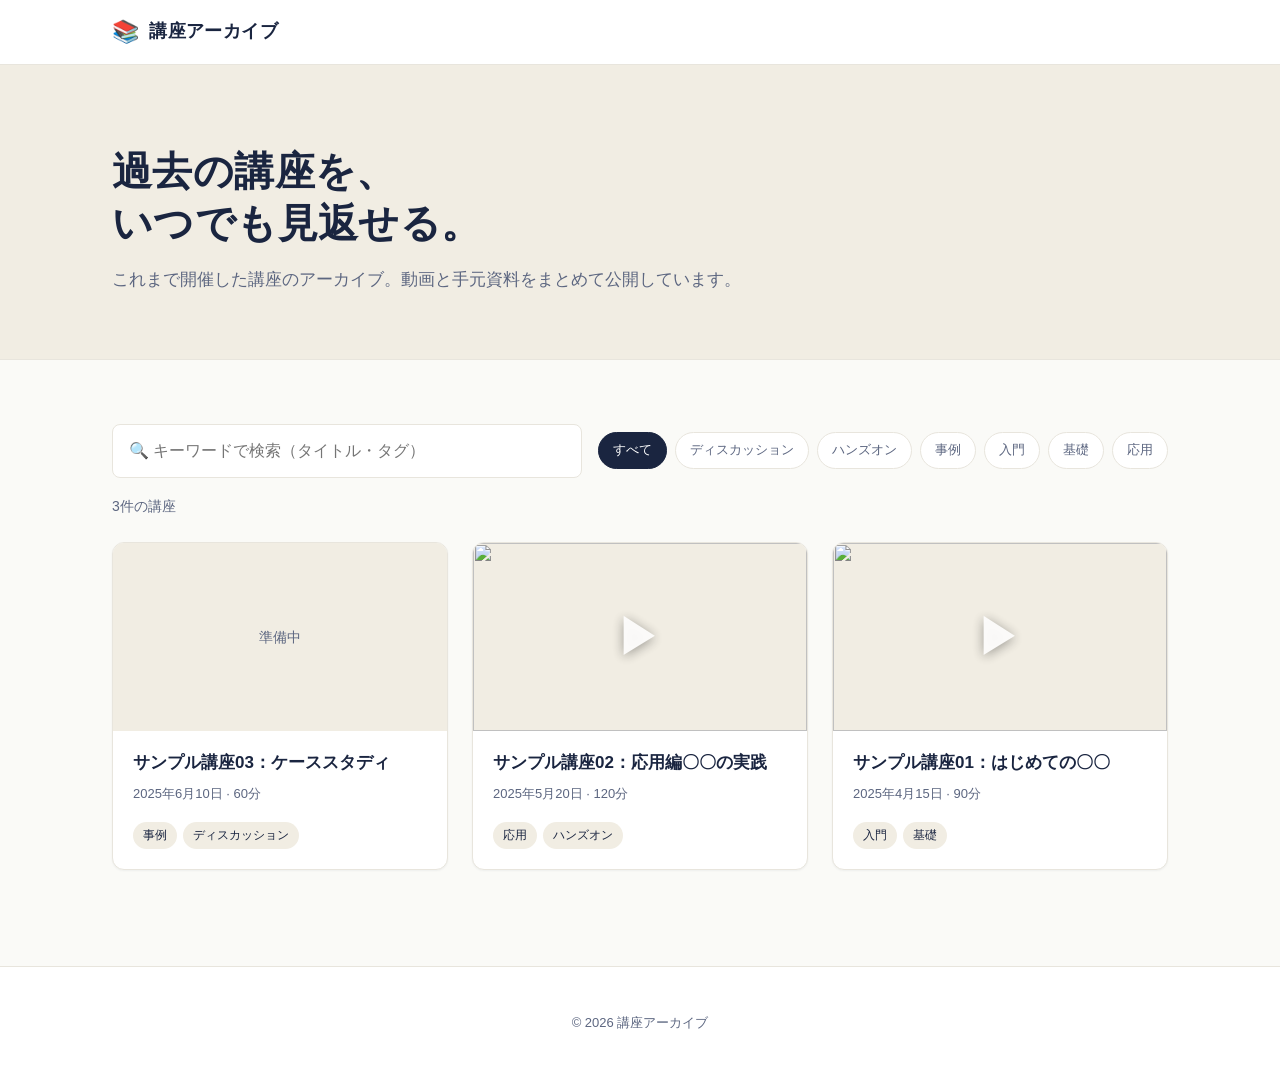
==== docs/index.html @ 5f937984 "初回リリース：講座アーカイブサイト" ====
<!DOCTYPE html>
<html lang="ja">
<head>
  <meta charset="UTF-8">
  <meta name="viewport" content="width=device-width, initial-scale=1.0">
  <title>講座アーカイブ</title>
  <meta name="description" content="過去に開催した講座の動画と資料をいつでも見返せるアーカイブサイト。">
  <meta property="og:title" content="講座アーカイブ">
  <meta property="og:description" content="過去に開催した講座の動画と資料をいつでも見返せるアーカイブサイト。">
  <meta property="og:type" content="website">
  <link rel="stylesheet" href="css/style.css">
  <link rel="icon" href="data:image/svg+xml,<svg xmlns=%22http://www.w3.org/2000/svg%22 viewBox=%220 0 100 100%22><text y=%22.9em%22 font-size=%2290%22>📚</text></svg>">
</head>
<body>
  <header class="site-header">
    <div class="container header-inner">
      <a href="index.html" class="site-logo">
        <span class="logo-icon" aria-hidden="true">📚</span>
        <span class="logo-text">講座アーカイブ</span>
      </a>
    </div>
  </header>

  <main>
    <section class="hero">
      <div class="container">
        <h1 class="hero-title">過去の講座を、<br>いつでも見返せる。</h1>
        <p class="hero-sub">これまで開催した講座のアーカイブ。動画と手元資料をまとめて公開しています。</p>
      </div>
    </section>

    <section class="courses-section">
      <div class="container">
        <div class="filter-bar">
          <input type="search" id="search-input" class="search-input" placeholder="🔍 キーワードで検索（タイトル・タグ）">
          <div class="tag-filter" id="tag-filter" aria-label="タグで絞り込み"></div>
        </div>

        <p class="result-count" id="result-count" aria-live="polite"></p>

        <div class="courses-grid" id="courses-grid">
          <!-- JSで生成 -->
        </div>

        <p class="empty-state" id="empty-state" hidden>該当する講座が見つかりませんでした。</p>
      </div>
    </section>
  </main>

  <footer class="site-footer">
    <div class="container">
      <p>&copy; <span id="footer-year"></span> 講座アーカイブ</p>
    </div>
  </footer>

  <script src="data/courses.js"></script>
  <script src="js/main.js"></script>
</body>
</html>
---- docs/css/style.css ----
/* ============================================
   講座アーカイブ — base style
   ============================================ */

:root {
  --bg: #FAFAF7;
  --surface: #FFFFFF;
  --text: #1A2540;
  --text-sub: #5C6680;
  --border: #E8E5DD;
  --accent: #D26A4E;
  --accent-dark: #A24E36;
  --hi-bg: #F1EDE3;
  --shadow-sm: 0 1px 2px rgba(26, 37, 64, 0.05);
  --shadow-md: 0 4px 12px rgba(26, 37, 64, 0.08);
  --shadow-lg: 0 8px 24px rgba(26, 37, 64, 0.12);
  --radius: 12px;
  --radius-sm: 8px;
  --container: 1120px;
  --font: -apple-system, BlinkMacSystemFont, "Hiragino Kaku Gothic ProN", "Yu Gothic", YuGothic, Meiryo, sans-serif;
}

* { box-sizing: border-box; }

html { scroll-behavior: smooth; }

body {
  margin: 0;
  font-family: var(--font);
  background: var(--bg);
  color: var(--text);
  font-size: 16px;
  line-height: 1.75;
  -webkit-font-smoothing: antialiased;
}

a { color: var(--accent); text-decoration: none; transition: color 0.15s ease; }
a:hover { color: var(--accent-dark); }
a:focus-visible { outline: 2px solid var(--accent); outline-offset: 2px; border-radius: 2px; }

img { max-width: 100%; display: block; }

.container {
  max-width: var(--container);
  margin: 0 auto;
  padding: 0 32px;
}
@media (max-width: 640px) {
  .container { padding: 0 16px; }
}

/* ============================================
   Header
   ============================================ */
.site-header {
  background: var(--surface);
  border-bottom: 1px solid var(--border);
  position: sticky;
  top: 0;
  z-index: 100;
  backdrop-filter: saturate(180%) blur(10px);
}
.header-inner {
  display: flex;
  align-items: center;
  height: 64px;
}
.site-logo {
  display: flex;
  align-items: center;
  gap: 10px;
  color: var(--text);
  font-weight: 700;
  font-size: 18px;
  letter-spacing: 0.02em;
}
.site-logo:hover { color: var(--text); }
.logo-icon { font-size: 22px; }

/* ============================================
   Hero
   ============================================ */
.hero {
  background: var(--hi-bg);
  padding: 80px 0 64px;
  border-bottom: 1px solid var(--border);
}
.hero-title {
  font-size: 40px;
  line-height: 1.3;
  font-weight: 700;
  margin: 0 0 16px;
  letter-spacing: 0.01em;
}
.hero-sub {
  color: var(--text-sub);
  font-size: 17px;
  margin: 0;
  max-width: 640px;
}
@media (max-width: 640px) {
  .hero { padding: 56px 0 40px; }
  .hero-title { font-size: 28px; }
  .hero-sub { font-size: 15px; }
}

/* ============================================
   Courses section
   ============================================ */
.courses-section { padding: 64px 0 96px; }
@media (max-width: 640px) {
  .courses-section { padding: 40px 0 64px; }
}

.filter-bar {
  display: flex;
  flex-wrap: wrap;
  gap: 16px;
  align-items: center;
  margin-bottom: 16px;
}
.search-input {
  flex: 1 1 280px;
  font: inherit;
  padding: 12px 16px;
  border: 1px solid var(--border);
  background: var(--surface);
  border-radius: var(--radius-sm);
  color: var(--text);
  transition: border-color 0.15s ease, box-shadow 0.15s ease;
}
.search-input:focus {
  outline: none;
  border-color: var(--accent);
  box-shadow: 0 0 0 3px rgba(210, 106, 78, 0.15);
}

.tag-filter {
  display: flex;
  flex-wrap: wrap;
  gap: 8px;
}
.tag-btn {
  font: inherit;
  font-size: 13px;
  padding: 6px 14px;
  border: 1px solid var(--border);
  background: var(--surface);
  border-radius: 999px;
  cursor: pointer;
  color: var(--text-sub);
  transition: all 0.15s ease;
}
.tag-btn:hover { color: var(--text); border-color: var(--text-sub); }
.tag-btn.active {
  background: var(--text);
  border-color: var(--text);
  color: var(--surface);
}

.result-count {
  margin: 0 0 24px;
  color: var(--text-sub);
  font-size: 14px;
}

.courses-grid {
  display: grid;
  grid-template-columns: repeat(3, 1fr);
  gap: 24px;
}
@media (max-width: 1024px) {
  .courses-grid { grid-template-columns: repeat(2, 1fr); }
}
@media (max-width: 640px) {
  .courses-grid { grid-template-columns: 1fr; gap: 16px; }
}

.course-card {
  background: var(--surface);
  border: 1px solid var(--border);
  border-radius: var(--radius);
  overflow: hidden;
  box-shadow: var(--shadow-sm);
  display: flex;
  flex-direction: column;
  transition: transform 0.2s ease, box-shadow 0.2s ease;
  color: inherit;
}
.course-card:hover {
  transform: translateY(-2px);
  box-shadow: var(--shadow-lg);
  color: inherit;
}
.course-thumb {
  aspect-ratio: 16/9;
  background: var(--hi-bg);
  position: relative;
  overflow: hidden;
}
.course-thumb img {
  width: 100%; height: 100%;
  object-fit: cover;
  display: block;
}
.course-thumb .play-icon {
  position: absolute;
  inset: 0;
  display: flex;
  align-items: center;
  justify-content: center;
  font-size: 48px;
  color: rgba(255, 255, 255, 0.95);
  text-shadow: 0 2px 12px rgba(0, 0, 0, 0.4);
  opacity: 0.9;
  transition: opacity 0.2s ease, transform 0.2s ease;
}
.course-card:hover .play-icon {
  opacity: 1;
  transform: scale(1.1);
}
.course-thumb.no-video {
  display: flex;
  align-items: center;
  justify-content: center;
  color: var(--text-sub);
  font-size: 14px;
}

.course-body {
  padding: 20px;
  display: flex;
  flex-direction: column;
  gap: 8px;
  flex: 1;
}
.course-title {
  margin: 0;
  font-size: 17px;
  font-weight: 700;
  line-height: 1.4;
  color: var(--text);
}
.course-meta {
  font-size: 13px;
  color: var(--text-sub);
}
.course-tags {
  display: flex;
  flex-wrap: wrap;
  gap: 6px;
  margin-top: auto;
  padding-top: 8px;
}
.tag {
  display: inline-block;
  font-size: 12px;
  padding: 3px 10px;
  background: var(--hi-bg);
  color: var(--text);
  border-radius: 999px;
}

.empty-state {
  text-align: center;
  color: var(--text-sub);
  padding: 48px 0;
}

/* ============================================
   Course detail
   ============================================ */
.back-link {
  display: inline-block;
  margin: 32px 0 16px;
  color: var(--text-sub);
  font-size: 14px;
}
.back-link:hover { color: var(--accent); }

.course-article {
  padding-bottom: 80px;
}
.course-article h1 {
  font-size: 32px;
  line-height: 1.3;
  margin: 8px 0 16px;
}
.course-article .article-meta {
  color: var(--text-sub);
  font-size: 14px;
  margin: 0 0 24px;
  display: flex;
  flex-wrap: wrap;
  gap: 12px;
  align-items: center;
}
.course-article .article-meta .tags-inline {
  display: flex; gap: 6px; flex-wrap: wrap;
}

.video-wrap {
  aspect-ratio: 16/9;
  background: #000;
  border-radius: var(--radius);
  overflow: hidden;
  box-shadow: var(--shadow-md);
  margin-bottom: 40px;
}
.video-wrap iframe {
  width: 100%; height: 100%; border: 0; display: block;
}
.video-placeholder {
  width: 100%; height: 100%;
  display: flex; align-items: center; justify-content: center;
  background: var(--hi-bg);
  color: var(--text-sub);
  font-size: 15px;
}

.course-article h2 {
  font-size: 22px;
  margin: 40px 0 16px;
  padding-bottom: 8px;
  border-bottom: 1px solid var(--border);
}
.course-description {
  white-space: pre-wrap;
  color: var(--text);
  font-size: 16px;
}

.materials-list {
  display: grid;
  gap: 12px;
  grid-template-columns: repeat(auto-fill, minmax(280px, 1fr));
}
.material-card {
  background: var(--surface);
  border: 1px solid var(--border);
  border-radius: var(--radius);
  padding: 16px 20px;
  display: flex;
  align-items: center;
  gap: 16px;
  transition: border-color 0.15s ease, box-shadow 0.15s ease;
  color: inherit;
}
.material-card:hover {
  border-color: var(--accent);
  box-shadow: var(--shadow-md);
  color: inherit;
}
.material-icon {
  flex-shrink: 0;
  width: 44px; height: 44px;
  background: var(--hi-bg);
  border-radius: var(--radius-sm);
  display: flex; align-items: center; justify-content: center;
  font-size: 22px;
}
.material-info { flex: 1; min-width: 0; }
.material-title {
  font-weight: 600;
  font-size: 15px;
  color: var(--text);
  line-height: 1.4;
  margin-bottom: 2px;
}
.material-detail {
  font-size: 12px;
  color: var(--text-sub);
}
.material-action {
  flex-shrink: 0;
  background: var(--accent);
  color: var(--surface);
  font-size: 13px;
  font-weight: 600;
  padding: 8px 16px;
  border-radius: var(--radius-sm);
  white-space: nowrap;
}

/* ============================================
   Footer
   ============================================ */
.site-footer {
  border-top: 1px solid var(--border);
  padding: 32px 0;
  color: var(--text-sub);
  font-size: 13px;
  text-align: center;
  background: var(--surface);
}

/* ============================================
   Reduced motion
   ============================================ */
@media (prefers-reduced-motion: reduce) {
  * { transition: none !important; animation: none !important; }
}
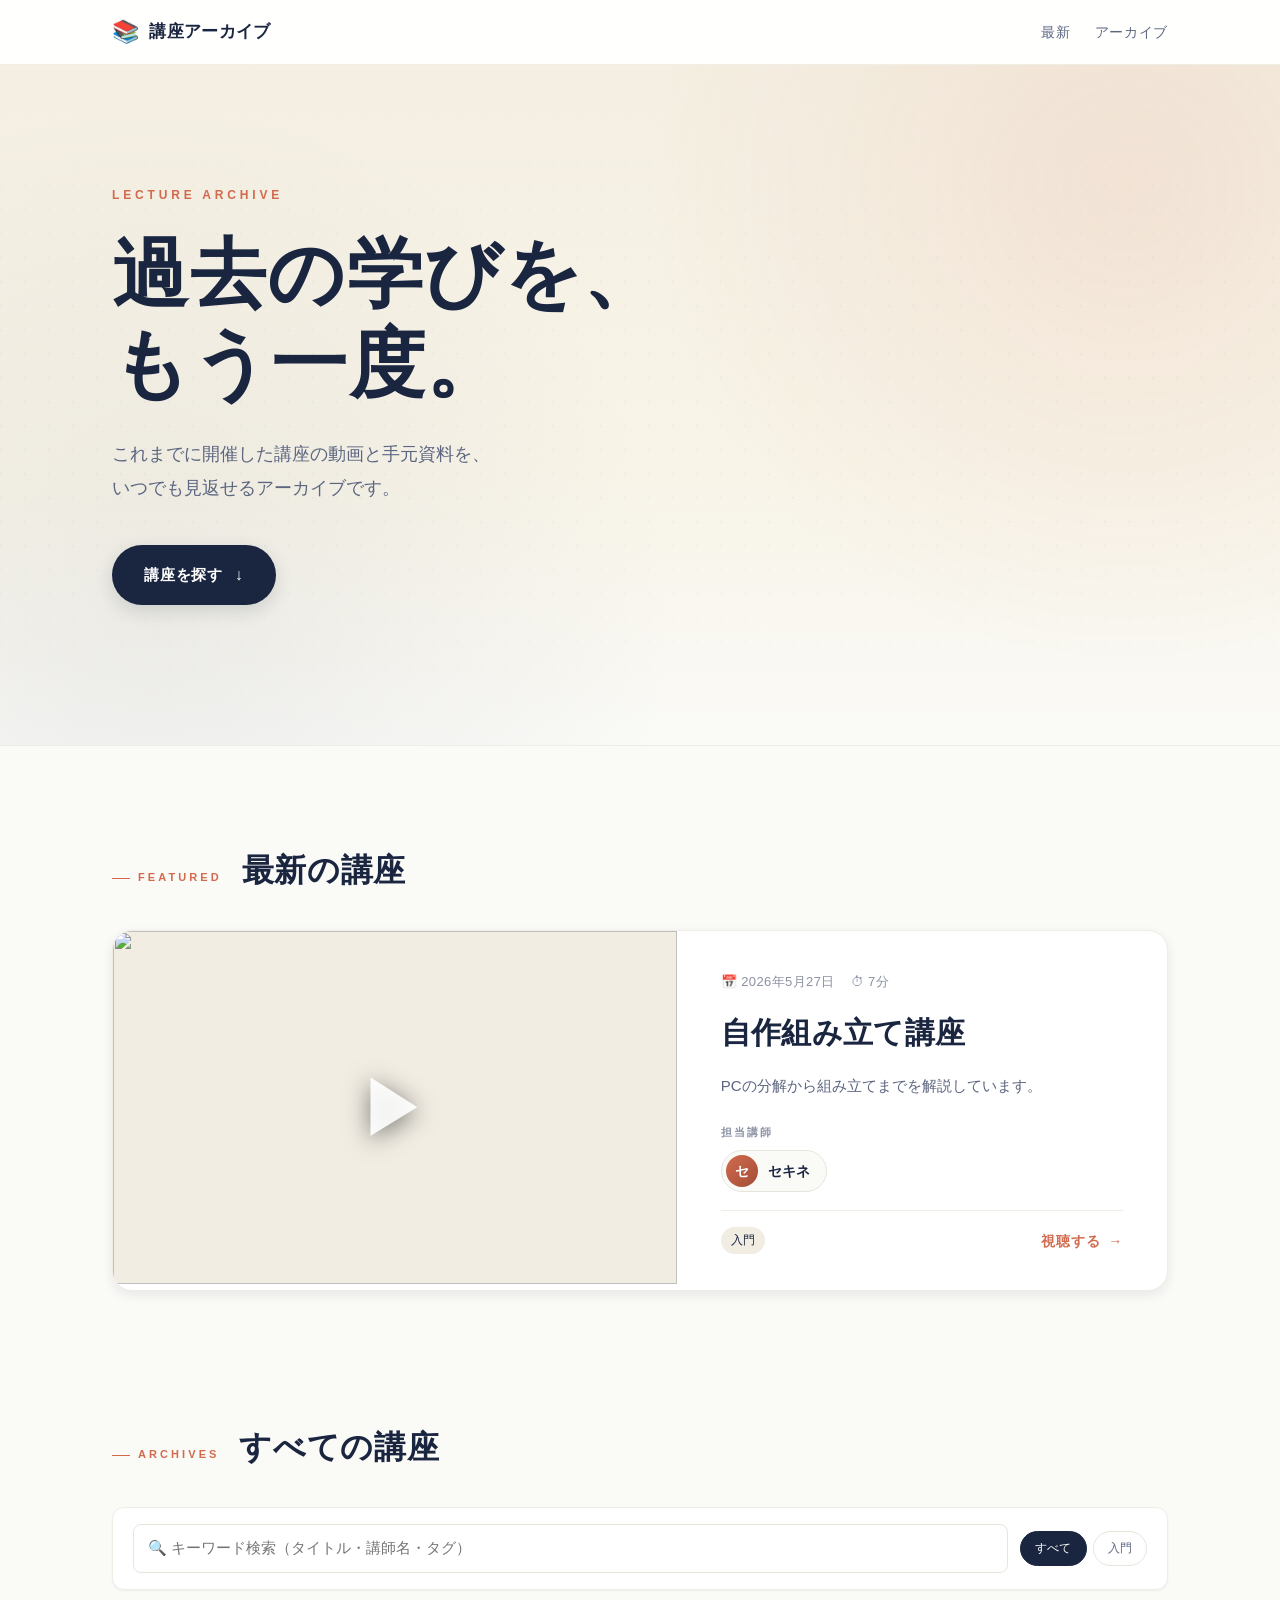
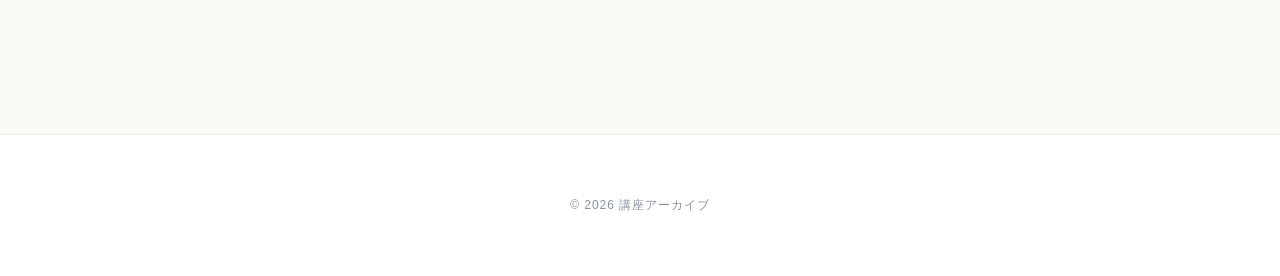
==== commit 42b7c9ed: "feat: トップを「プレミアム・エディトリアル」レイアウトに刷新（大型ヒーロー+FEATURED+ARCHIVES）+ 詳細ページの上品化" ====
--- a/docs/index.html
+++ b/docs/index.html
@@ -4,11 +4,11 @@
   <meta charset="UTF-8">
   <meta name="viewport" content="width=device-width, initial-scale=1.0">
   <title>講座アーカイブ</title>
-  <meta name="description" content="過去に開催した講座の動画と資料をいつでも見返せるアーカイブサイト。">
+  <meta name="description" content="過去に開催した講座の動画と資料をいつでも見返せるアーカイブ。">
   <meta property="og:title" content="講座アーカイブ">
-  <meta property="og:description" content="過去に開催した講座の動画と資料をいつでも見返せるアーカイブサイト。">
+  <meta property="og:description" content="過去に開催した講座の動画と資料を、いつでも見返せるアーカイブです。">
   <meta property="og:type" content="website">
-  <link rel="stylesheet" href="css/style.css">
+  <link rel="stylesheet" href="css/style.css?v=8">
   <link rel="icon" href="data:image/svg+xml,<svg xmlns=%22http://www.w3.org/2000/svg%22 viewBox=%220 0 100 100%22><text y=%22.9em%22 font-size=%2290%22>📚</text></svg>">
 </head>
 <body>
@@ -18,28 +18,60 @@
         <span class="logo-icon" aria-hidden="true">📚</span>
         <span class="logo-text">講座アーカイブ</span>
       </a>
+      <nav class="site-nav">
+        <a href="#featured-section">最新</a>
+        <a href="#courses">アーカイブ</a>
+      </nav>
     </div>
   </header>
 
   <main>
-    <section class="hero">
-      <div class="container">
-        <h1 class="hero-title">過去の講座を、<br>いつでも見返せる。</h1>
-        <p class="hero-sub">これまで開催した講座のアーカイブ。動画と手元資料をまとめて公開しています。</p>
+    <!-- ヒーロー -->
+    <section class="hero hero-editorial">
+      <div class="hero-decor" aria-hidden="true"></div>
+      <div class="container hero-inner">
+        <p class="hero-eyebrow">LECTURE ARCHIVE</p>
+        <h1 class="hero-title">
+          過去の学びを、<br>
+          もう一度。
+        </h1>
+        <p class="hero-sub">
+          これまでに開催した講座の動画と手元資料を、<br class="br-pc">いつでも見返せるアーカイブです。
+        </p>
+        <a href="#courses" class="hero-cta">
+          講座を探す
+          <span class="hero-cta-arrow" aria-hidden="true">↓</span>
+        </a>
       </div>
     </section>
 
-    <section class="courses-section">
+    <!-- FEATURED：最新講座 -->
+    <section id="featured-section" class="featured-section" hidden>
       <div class="container">
+        <header class="section-header">
+          <p class="section-eyebrow">FEATURED</p>
+          <h2 class="section-title">最新の講座</h2>
+        </header>
+        <div id="featured-slot"><!-- JSで描画 --></div>
+      </div>
+    </section>
+
+    <!-- ARCHIVES：一覧 -->
+    <section id="courses" class="archives-section">
+      <div class="container">
+        <header class="section-header">
+          <p class="section-eyebrow">ARCHIVES</p>
+          <h2 class="section-title">すべての講座</h2>
+        </header>
+
         <div class="filter-bar">
-          <input type="search" id="search-input" class="search-input" placeholder="🔍 キーワードで検索（タイトル・タグ）">
+          <input type="search" id="search-input" class="search-input" placeholder="🔍 キーワード検索（タイトル・講師名・タグ）">
           <div class="tag-filter" id="tag-filter" aria-label="タグで絞り込み"></div>
         </div>
-
         <p class="result-count" id="result-count" aria-live="polite"></p>
 
         <div class="courses-grid" id="courses-grid">
-          <!-- JSで生成 -->
+          <!-- JSで描画 -->
         </div>
 
         <p class="empty-state" id="empty-state" hidden>該当する講座が見つかりませんでした。</p>
@@ -53,7 +85,7 @@
     </div>
   </footer>
 
-  <script src="data/courses.js"></script>
-  <script src="js/main.js"></script>
+  <script src="data/courses.js?v=8"></script>
+  <script src="js/main.js?v=8"></script>
 </body>
 </html>
--- a/docs/css/style.css
+++ b/docs/css/style.css
@@ -7,17 +7,25 @@
   --surface: #FFFFFF;
   --text: #1A2540;
   --text-sub: #5C6680;
+  --text-soft: #8B91A3;
   --border: #E8E5DD;
+  --border-soft: #F0EDE5;
   --accent: #D26A4E;
   --accent-dark: #A24E36;
   --hi-bg: #F1EDE3;
+  --hi-bg-2: #E8E2D0;
   --shadow-sm: 0 1px 2px rgba(26, 37, 64, 0.05);
   --shadow-md: 0 4px 12px rgba(26, 37, 64, 0.08);
   --shadow-lg: 0 8px 24px rgba(26, 37, 64, 0.12);
+  --shadow-xl: 0 16px 48px rgba(26, 37, 64, 0.16);
   --radius: 12px;
   --radius-sm: 8px;
+  --radius-lg: 20px;
   --container: 1120px;
+  --container-wide: 1240px;
   --font: -apple-system, BlinkMacSystemFont, "Hiragino Kaku Gothic ProN", "Yu Gothic", YuGothic, Meiryo, sans-serif;
+  --font-serif: "Hiragino Mincho ProN", "Yu Mincho", YuMincho, "Times New Roman", serif;
+  --font-display: "Helvetica Neue", -apple-system, BlinkMacSystemFont, "Hiragino Kaku Gothic ProN", "Yu Gothic", sans-serif;
 }
 
 * { box-sizing: border-box; }
@@ -53,17 +61,20 @@
    Header
    ============================================ */
 .site-header {
-  background: var(--surface);
-  border-bottom: 1px solid var(--border);
+  background: rgba(255, 255, 255, 0.85);
+  border-bottom: 1px solid var(--border-soft);
   position: sticky;
   top: 0;
   z-index: 100;
-  backdrop-filter: saturate(180%) blur(10px);
+  backdrop-filter: saturate(180%) blur(12px);
+  -webkit-backdrop-filter: saturate(180%) blur(12px);
 }
 .header-inner {
   display: flex;
   align-items: center;
+  justify-content: space-between;
   height: 64px;
+  gap: 24px;
 }
 .site-logo {
   display: flex;
@@ -71,62 +82,325 @@
   gap: 10px;
   color: var(--text);
   font-weight: 700;
-  font-size: 18px;
+  font-size: 17px;
   letter-spacing: 0.02em;
 }
 .site-logo:hover { color: var(--text); }
 .logo-icon { font-size: 22px; }
 
-/* ============================================
-   Hero
-   ============================================ */
-.hero {
+.site-nav {
+  display: flex;
+  gap: 24px;
+  font-size: 14px;
+  font-weight: 500;
+}
+.site-nav a {
+  color: var(--text-sub);
+  letter-spacing: 0.05em;
+  transition: color 0.15s ease;
+}
+.site-nav a:hover { color: var(--text); }
+@media (max-width: 640px) {
+  .site-nav { display: none; }
+}
+
+/* ============================================
+   Hero (Editorial)
+   ============================================ */
+.hero-editorial {
+  position: relative;
+  padding: 120px 0 140px;
+  background: linear-gradient(180deg, #F4EFE2 0%, #F8F4E8 60%, var(--bg) 100%);
+  overflow: hidden;
+  border-bottom: 1px solid var(--border-soft);
+}
+.hero-decor {
+  position: absolute;
+  inset: 0;
+  pointer-events: none;
+  background-image:
+    radial-gradient(circle at 88% 18%, rgba(210, 106, 78, 0.10) 0%, transparent 38%),
+    radial-gradient(circle at 12% 82%, rgba(26, 37, 64, 0.06) 0%, transparent 42%);
+}
+.hero-decor::after {
+  content: "";
+  position: absolute;
+  inset: 0;
+  background-image: radial-gradient(circle at 1px 1px, rgba(26, 37, 64, 0.06) 1px, transparent 0);
+  background-size: 24px 24px;
+  opacity: 0.5;
+  mask-image: linear-gradient(180deg, transparent 0%, #000 30%, #000 70%, transparent 100%);
+  -webkit-mask-image: linear-gradient(180deg, transparent 0%, #000 30%, #000 70%, transparent 100%);
+}
+.hero-inner { position: relative; }
+.hero-eyebrow {
+  font-family: var(--font-display);
+  font-size: 12px;
+  font-weight: 700;
+  letter-spacing: 0.32em;
+  color: var(--accent);
+  margin: 0 0 24px;
+  text-transform: uppercase;
+}
+.hero-title {
+  font-family: var(--font-serif);
+  font-weight: 600;
+  font-size: clamp(40px, 6.4vw, 76px);
+  line-height: 1.18;
+  letter-spacing: 0.02em;
+  margin: 0 0 28px;
+  color: var(--text);
+}
+.hero-sub {
+  color: var(--text-sub);
+  font-size: clamp(15px, 1.4vw, 18px);
+  line-height: 1.9;
+  margin: 0 0 40px;
+  max-width: 560px;
+}
+.br-pc { display: none; }
+@media (min-width: 720px) { .br-pc { display: inline; } }
+
+.hero-cta {
+  display: inline-flex;
+  align-items: center;
+  gap: 12px;
+  padding: 16px 32px;
+  background: var(--text);
+  color: var(--surface);
+  border-radius: 999px;
+  font-size: 15px;
+  font-weight: 600;
+  letter-spacing: 0.05em;
+  transition: transform 0.2s ease, background 0.2s ease, box-shadow 0.2s ease;
+  box-shadow: 0 6px 18px rgba(26, 37, 64, 0.15);
+}
+.hero-cta:hover {
+  color: var(--surface);
+  background: #0F1A2E;
+  transform: translateY(-2px);
+  box-shadow: 0 10px 24px rgba(26, 37, 64, 0.20);
+}
+.hero-cta-arrow {
+  font-size: 16px;
+  transition: transform 0.3s ease;
+}
+.hero-cta:hover .hero-cta-arrow {
+  transform: translateY(3px);
+}
+
+@media (max-width: 640px) {
+  .hero-editorial { padding: 80px 0 90px; }
+}
+
+/* ============================================
+   Section header (eyebrow + title)
+   ============================================ */
+.section-header {
+  margin-bottom: 32px;
+  display: flex;
+  align-items: baseline;
+  gap: 20px;
+  flex-wrap: wrap;
+}
+.section-eyebrow {
+  font-family: var(--font-display);
+  font-size: 11px;
+  font-weight: 700;
+  letter-spacing: 0.28em;
+  color: var(--accent);
+  margin: 0;
+  text-transform: uppercase;
+  position: relative;
+  padding-left: 26px;
+}
+.section-eyebrow::before {
+  content: "";
+  position: absolute;
+  left: 0;
+  top: 50%;
+  width: 18px;
+  height: 1px;
+  background: var(--accent);
+}
+.section-title {
+  font-family: var(--font-serif);
+  font-size: clamp(24px, 3vw, 32px);
+  font-weight: 600;
+  letter-spacing: 0.02em;
+  margin: 0;
+  color: var(--text);
+}
+
+/* ============================================
+   FEATURED section
+   ============================================ */
+.featured-section {
+  padding: 96px 0 64px;
+}
+.featured-card {
+  display: grid;
+  grid-template-columns: 1.15fr 1fr;
+  background: var(--surface);
+  border: 1px solid var(--border-soft);
+  border-radius: var(--radius-lg);
+  overflow: hidden;
+  box-shadow: var(--shadow-md);
+  transition: transform 0.3s cubic-bezier(0.2, 0.7, 0.2, 1), box-shadow 0.3s ease;
+  color: inherit;
+}
+.featured-card:hover {
+  transform: translateY(-4px);
+  box-shadow: var(--shadow-xl);
+  color: inherit;
+}
+@media (max-width: 860px) {
+  .featured-card { grid-template-columns: 1fr; }
+}
+
+.featured-thumb {
+  position: relative;
   background: var(--hi-bg);
-  padding: 80px 0 64px;
-  border-bottom: 1px solid var(--border);
-}
-.hero-title {
-  font-size: 40px;
-  line-height: 1.3;
+  aspect-ratio: 16 / 10;
+  overflow: hidden;
+}
+.featured-thumb img {
+  width: 100%; height: 100%;
+  object-fit: cover;
+  transition: transform 0.6s ease;
+}
+.featured-card:hover .featured-thumb img {
+  transform: scale(1.04);
+}
+.featured-thumb.no-video {
+  display: flex; align-items: center; justify-content: center;
+  color: var(--text-sub);
+}
+.play-icon-lg {
+  position: absolute;
+  inset: 0;
+  display: flex;
+  align-items: center;
+  justify-content: center;
+  font-size: 72px;
+  color: rgba(255,255,255,0.9);
+  text-shadow: 0 4px 24px rgba(0,0,0,0.5);
+  pointer-events: none;
+  transition: transform 0.3s ease, opacity 0.3s ease;
+}
+.featured-card:hover .play-icon-lg {
+  transform: scale(1.1);
+}
+
+.featured-body {
+  padding: 40px 44px 36px;
+  display: flex;
+  flex-direction: column;
+  gap: 18px;
+}
+@media (max-width: 640px) {
+  .featured-body { padding: 28px 24px 24px; gap: 14px; }
+}
+.featured-meta {
+  display: flex;
+  gap: 16px;
+  flex-wrap: wrap;
+  color: var(--text-soft);
+  font-size: 13px;
+  font-weight: 500;
+  letter-spacing: 0.03em;
+}
+.featured-title {
+  font-family: var(--font-serif);
+  font-size: clamp(22px, 2.6vw, 30px);
+  font-weight: 600;
+  line-height: 1.4;
+  letter-spacing: 0.01em;
+  margin: 0;
+  color: var(--text);
+}
+.featured-desc {
+  color: var(--text-sub);
+  font-size: 15px;
+  line-height: 1.8;
+  margin: 0;
+}
+.featured-lecturers {
+  display: flex;
+  flex-direction: column;
+  gap: 8px;
+  padding-top: 6px;
+}
+.featured-lecturers-label {
+  font-size: 11px;
   font-weight: 700;
-  margin: 0 0 16px;
-  letter-spacing: 0.01em;
-}
-.hero-sub {
-  color: var(--text-sub);
-  font-size: 17px;
-  margin: 0;
-  max-width: 640px;
-}
-@media (max-width: 640px) {
-  .hero { padding: 56px 0 40px; }
-  .hero-title { font-size: 28px; }
-  .hero-sub { font-size: 15px; }
-}
-
-/* ============================================
-   Courses section
+  letter-spacing: 0.18em;
+  color: var(--text-soft);
+}
+.featured-footer {
+  margin-top: auto;
+  padding-top: 16px;
+  display: flex;
+  align-items: center;
+  justify-content: space-between;
+  gap: 12px;
+  flex-wrap: wrap;
+  border-top: 1px solid var(--border-soft);
+}
+.featured-tags {
+  display: flex; gap: 6px; flex-wrap: wrap;
+}
+.featured-cta {
+  display: inline-flex;
+  align-items: center;
+  gap: 8px;
+  font-size: 14px;
+  font-weight: 700;
+  color: var(--accent);
+  letter-spacing: 0.05em;
+  transition: gap 0.2s ease;
+}
+.featured-card:hover .featured-cta {
+  gap: 14px;
+}
+
+/* ============================================
+   ARCHIVES section
+   ============================================ */
+.archives-section {
+  padding: 64px 0 120px;
+}
+
+/* ============================================
+   Courses section (legacy alias for backward compat)
    ============================================ */
 .courses-section { padding: 64px 0 96px; }
 @media (max-width: 640px) {
-  .courses-section { padding: 40px 0 64px; }
+  .courses-section,
+  .archives-section { padding: 40px 0 64px; }
 }
 
 .filter-bar {
   display: flex;
   flex-wrap: wrap;
-  gap: 16px;
-  align-items: center;
-  margin-bottom: 16px;
+  gap: 12px;
+  align-items: center;
+  margin-bottom: 12px;
+  padding: 16px 20px;
+  background: var(--surface);
+  border: 1px solid var(--border-soft);
+  border-radius: var(--radius);
+  box-shadow: var(--shadow-sm);
 }
 .search-input {
   flex: 1 1 280px;
   font: inherit;
-  padding: 12px 16px;
+  padding: 10px 14px;
   border: 1px solid var(--border);
   background: var(--surface);
   border-radius: var(--radius-sm);
   color: var(--text);
+  font-size: 15px;
   transition: border-color 0.15s ease, box-shadow 0.15s ease;
 }
 .search-input:focus {
@@ -138,17 +412,19 @@
 .tag-filter {
   display: flex;
   flex-wrap: wrap;
-  gap: 8px;
+  gap: 6px;
 }
 .tag-btn {
   font: inherit;
-  font-size: 13px;
+  font-size: 12px;
+  font-weight: 500;
   padding: 6px 14px;
   border: 1px solid var(--border);
-  background: var(--surface);
+  background: transparent;
   border-radius: 999px;
   cursor: pointer;
   color: var(--text-sub);
+  letter-spacing: 0.02em;
   transition: all 0.15s ease;
 }
 .tag-btn:hover { color: var(--text); border-color: var(--text-sub); }
@@ -160,17 +436,18 @@
 
 .result-count {
   margin: 0 0 24px;
-  color: var(--text-sub);
-  font-size: 14px;
+  color: var(--text-soft);
+  font-size: 13px;
+  letter-spacing: 0.02em;
 }
 
 .courses-grid {
   display: grid;
   grid-template-columns: repeat(3, 1fr);
-  gap: 24px;
+  gap: 28px;
 }
 @media (max-width: 1024px) {
-  .courses-grid { grid-template-columns: repeat(2, 1fr); }
+  .courses-grid { grid-template-columns: repeat(2, 1fr); gap: 20px; }
 }
 @media (max-width: 640px) {
   .courses-grid { grid-template-columns: 1fr; gap: 16px; }
@@ -178,18 +455,19 @@
 
 .course-card {
   background: var(--surface);
-  border: 1px solid var(--border);
+  border: 1px solid var(--border-soft);
   border-radius: var(--radius);
   overflow: hidden;
   box-shadow: var(--shadow-sm);
   display: flex;
   flex-direction: column;
-  transition: transform 0.2s ease, box-shadow 0.2s ease;
+  transition: transform 0.25s cubic-bezier(0.2, 0.7, 0.2, 1), box-shadow 0.25s ease, border-color 0.2s ease;
   color: inherit;
 }
 .course-card:hover {
-  transform: translateY(-2px);
+  transform: translateY(-4px);
   box-shadow: var(--shadow-lg);
+  border-color: var(--border);
   color: inherit;
 }
 .course-thumb {
@@ -228,22 +506,26 @@
 }
 
 .course-body {
-  padding: 20px;
+  padding: 22px 22px 22px;
   display: flex;
   flex-direction: column;
-  gap: 8px;
+  gap: 10px;
   flex: 1;
 }
 .course-title {
   margin: 0;
+  font-family: var(--font-serif);
   font-size: 17px;
-  font-weight: 700;
-  line-height: 1.4;
+  font-weight: 600;
+  line-height: 1.5;
+  letter-spacing: 0.01em;
   color: var(--text);
 }
 .course-meta {
-  font-size: 13px;
-  color: var(--text-sub);
+  font-size: 12px;
+  color: var(--text-soft);
+  font-weight: 500;
+  letter-spacing: 0.03em;
 }
 .course-tags {
   display: flex;
@@ -261,6 +543,110 @@
   border-radius: 999px;
 }
 
+/* ============================================
+   担当講師チップ（卵スタイル：丸アバター+名前）
+   ============================================ */
+
+/* 一覧カード用：小さい卵 */
+.card-lecturers {
+  display: flex;
+  flex-wrap: wrap;
+  gap: 6px;
+  margin-top: 4px;
+}
+.lecturer-egg {
+  display: inline-flex;
+  align-items: center;
+  gap: 6px;
+  padding: 2px 10px 2px 2px;
+  background: var(--surface);
+  border: 1px solid var(--border);
+  border-radius: 999px;
+  font-size: 12px;
+  color: var(--text);
+  line-height: 1.4;
+  max-width: 100%;
+}
+.lecturer-egg.more {
+  padding: 4px 10px;
+  background: var(--hi-bg);
+  border-color: transparent;
+  color: var(--text-sub);
+  font-weight: 600;
+}
+.lecturer-egg-avatar {
+  width: 22px;
+  height: 22px;
+  border-radius: 50%;
+  background: linear-gradient(135deg, var(--accent) 0%, var(--accent-dark) 100%);
+  color: var(--surface);
+  display: inline-flex;
+  align-items: center;
+  justify-content: center;
+  font-size: 11px;
+  font-weight: 700;
+  flex-shrink: 0;
+}
+.lecturer-egg-name {
+  white-space: nowrap;
+  overflow: hidden;
+  text-overflow: ellipsis;
+  max-width: 100px;
+}
+
+/* 詳細ページ用：大きめの卵 */
+.lecturers-block {
+  margin: 0 0 32px;
+  padding: 16px 20px;
+  background: var(--surface);
+  border: 1px solid var(--border);
+  border-radius: var(--radius);
+  display: flex;
+  flex-wrap: wrap;
+  align-items: center;
+  gap: 16px;
+}
+.lecturers-label {
+  font-size: 13px;
+  font-weight: 600;
+  color: var(--text-sub);
+  letter-spacing: 0.05em;
+  white-space: nowrap;
+}
+.lecturer-chips {
+  display: flex;
+  flex-wrap: wrap;
+  gap: 10px;
+  flex: 1;
+}
+.lecturer-chip {
+  display: inline-flex;
+  align-items: center;
+  gap: 10px;
+  padding: 4px 16px 4px 4px;
+  background: var(--bg);
+  border: 1px solid var(--border);
+  border-radius: 999px;
+}
+.lecturer-avatar {
+  width: 32px;
+  height: 32px;
+  border-radius: 50%;
+  background: linear-gradient(135deg, var(--accent) 0%, var(--accent-dark) 100%);
+  color: var(--surface);
+  display: inline-flex;
+  align-items: center;
+  justify-content: center;
+  font-size: 14px;
+  font-weight: 700;
+  flex-shrink: 0;
+}
+.lecturer-name {
+  font-size: 14px;
+  font-weight: 600;
+  color: var(--text);
+}
+
 .empty-state {
   text-align: center;
   color: var(--text-sub);
@@ -271,28 +657,41 @@
    Course detail
    ============================================ */
 .back-link {
-  display: inline-block;
-  margin: 32px 0 16px;
-  color: var(--text-sub);
-  font-size: 14px;
-}
-.back-link:hover { color: var(--accent); }
+  display: inline-flex;
+  align-items: center;
+  gap: 6px;
+  margin: 40px 0 24px;
+  color: var(--text-soft);
+  font-size: 13px;
+  font-weight: 500;
+  letter-spacing: 0.03em;
+  transition: color 0.15s ease, gap 0.15s ease;
+}
+.back-link:hover { color: var(--accent); gap: 10px; }
 
 .course-article {
-  padding-bottom: 80px;
+  padding-bottom: 120px;
+  max-width: 880px;
+  margin: 0 auto;
 }
 .course-article h1 {
-  font-size: 32px;
-  line-height: 1.3;
-  margin: 8px 0 16px;
+  font-family: var(--font-serif);
+  font-size: clamp(28px, 4vw, 44px);
+  font-weight: 600;
+  line-height: 1.35;
+  letter-spacing: 0.01em;
+  margin: 8px 0 20px;
+  color: var(--text);
 }
 .course-article .article-meta {
-  color: var(--text-sub);
-  font-size: 14px;
-  margin: 0 0 24px;
-  display: flex;
-  flex-wrap: wrap;
-  gap: 12px;
+  color: var(--text-soft);
+  font-size: 13px;
+  font-weight: 500;
+  letter-spacing: 0.03em;
+  margin: 0 0 36px;
+  display: flex;
+  flex-wrap: wrap;
+  gap: 18px;
   align-items: center;
 }
 .course-article .article-meta .tags-inline {
@@ -319,16 +718,32 @@
 }
 
 .course-article h2 {
+  font-family: var(--font-serif);
   font-size: 22px;
-  margin: 40px 0 16px;
-  padding-bottom: 8px;
-  border-bottom: 1px solid var(--border);
+  font-weight: 600;
+  letter-spacing: 0.02em;
+  margin: 56px 0 20px;
+  padding-bottom: 12px;
+  border-bottom: 1px solid var(--border-soft);
+  position: relative;
+}
+.course-article h2::after {
+  content: "";
+  position: absolute;
+  left: 0; bottom: -1px;
+  width: 40px; height: 2px;
+  background: var(--accent);
 }
 .course-description {
   white-space: pre-wrap;
   color: var(--text);
   font-size: 16px;
-}
+  line-height: 1.95;
+}
+
+/* ============================================
+   Footer
+   ============================================ */
 
 .materials-list {
   display: grid;
@@ -386,12 +801,13 @@
    Footer
    ============================================ */
 .site-footer {
-  border-top: 1px solid var(--border);
-  padding: 32px 0;
-  color: var(--text-sub);
-  font-size: 13px;
+  border-top: 1px solid var(--border-soft);
+  padding: 48px 0;
+  color: var(--text-soft);
+  font-size: 12px;
   text-align: center;
   background: var(--surface);
+  letter-spacing: 0.08em;
 }
 
 /* ============================================
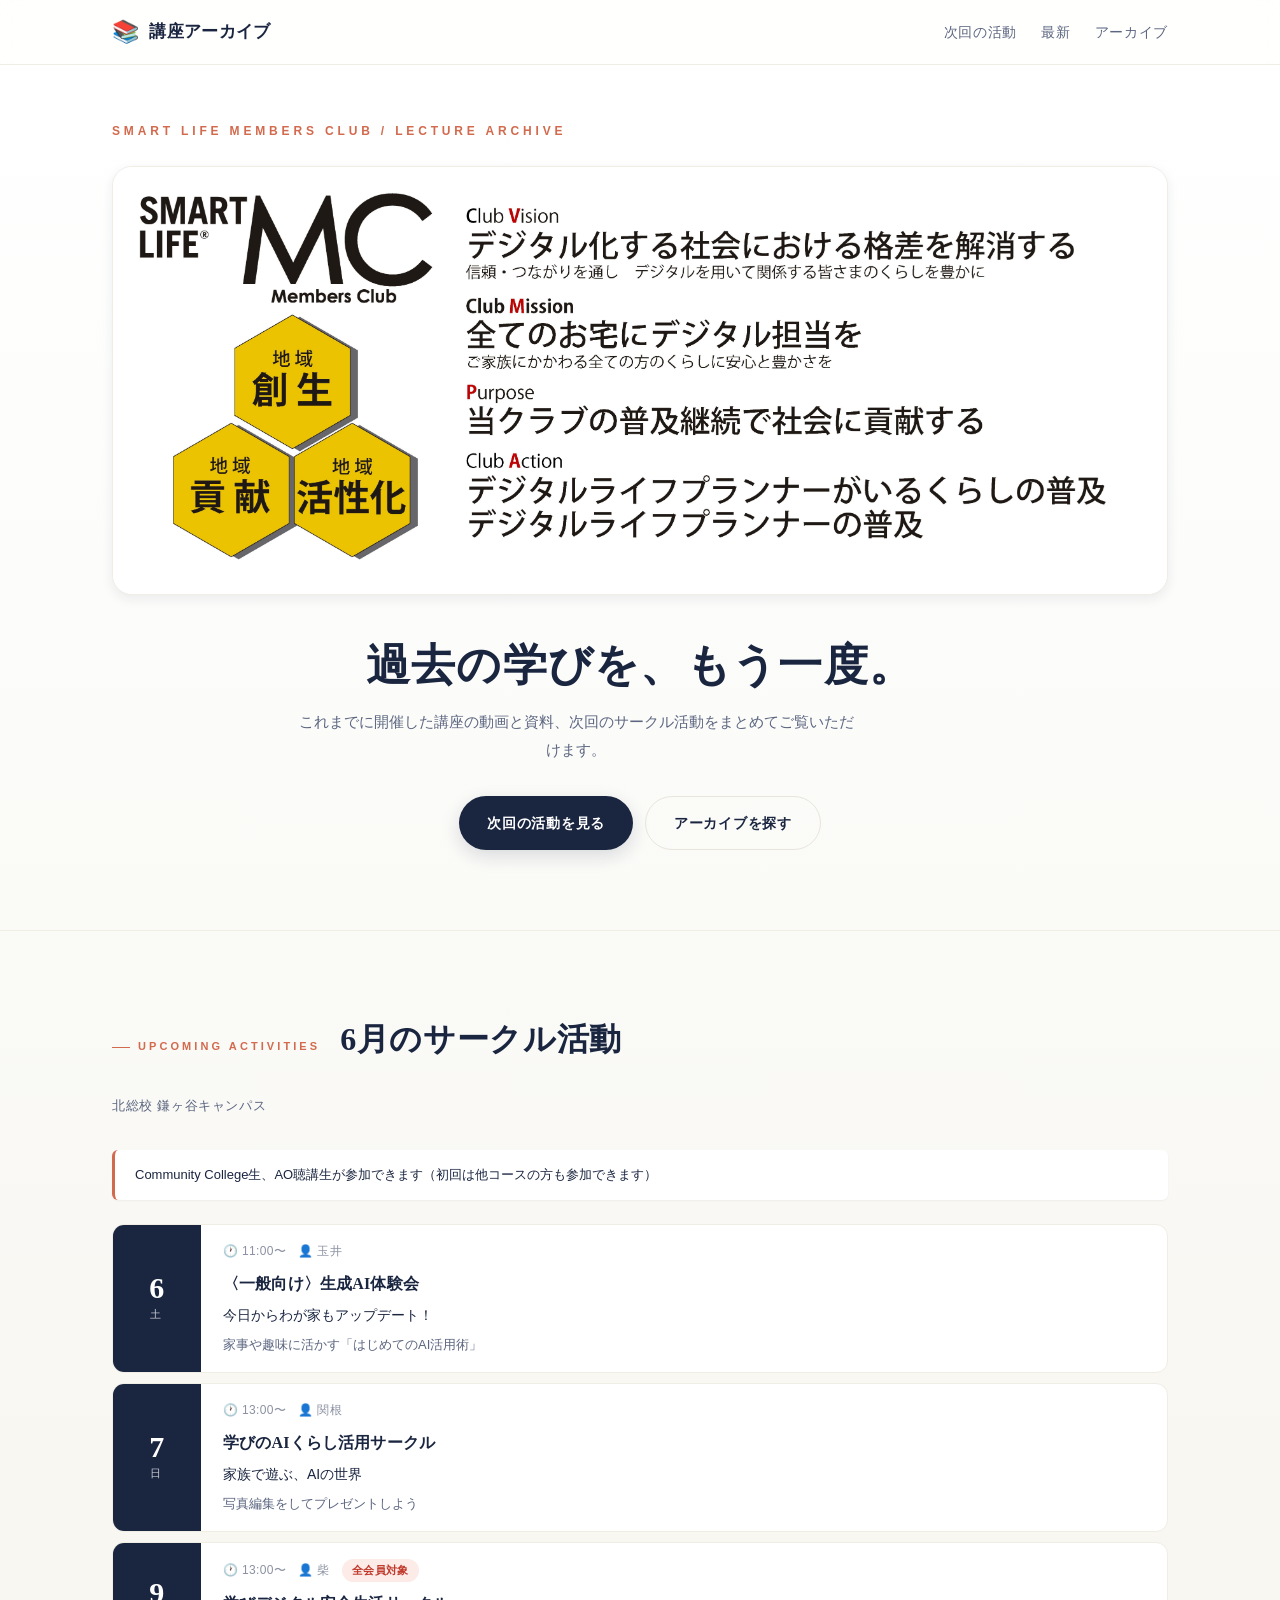
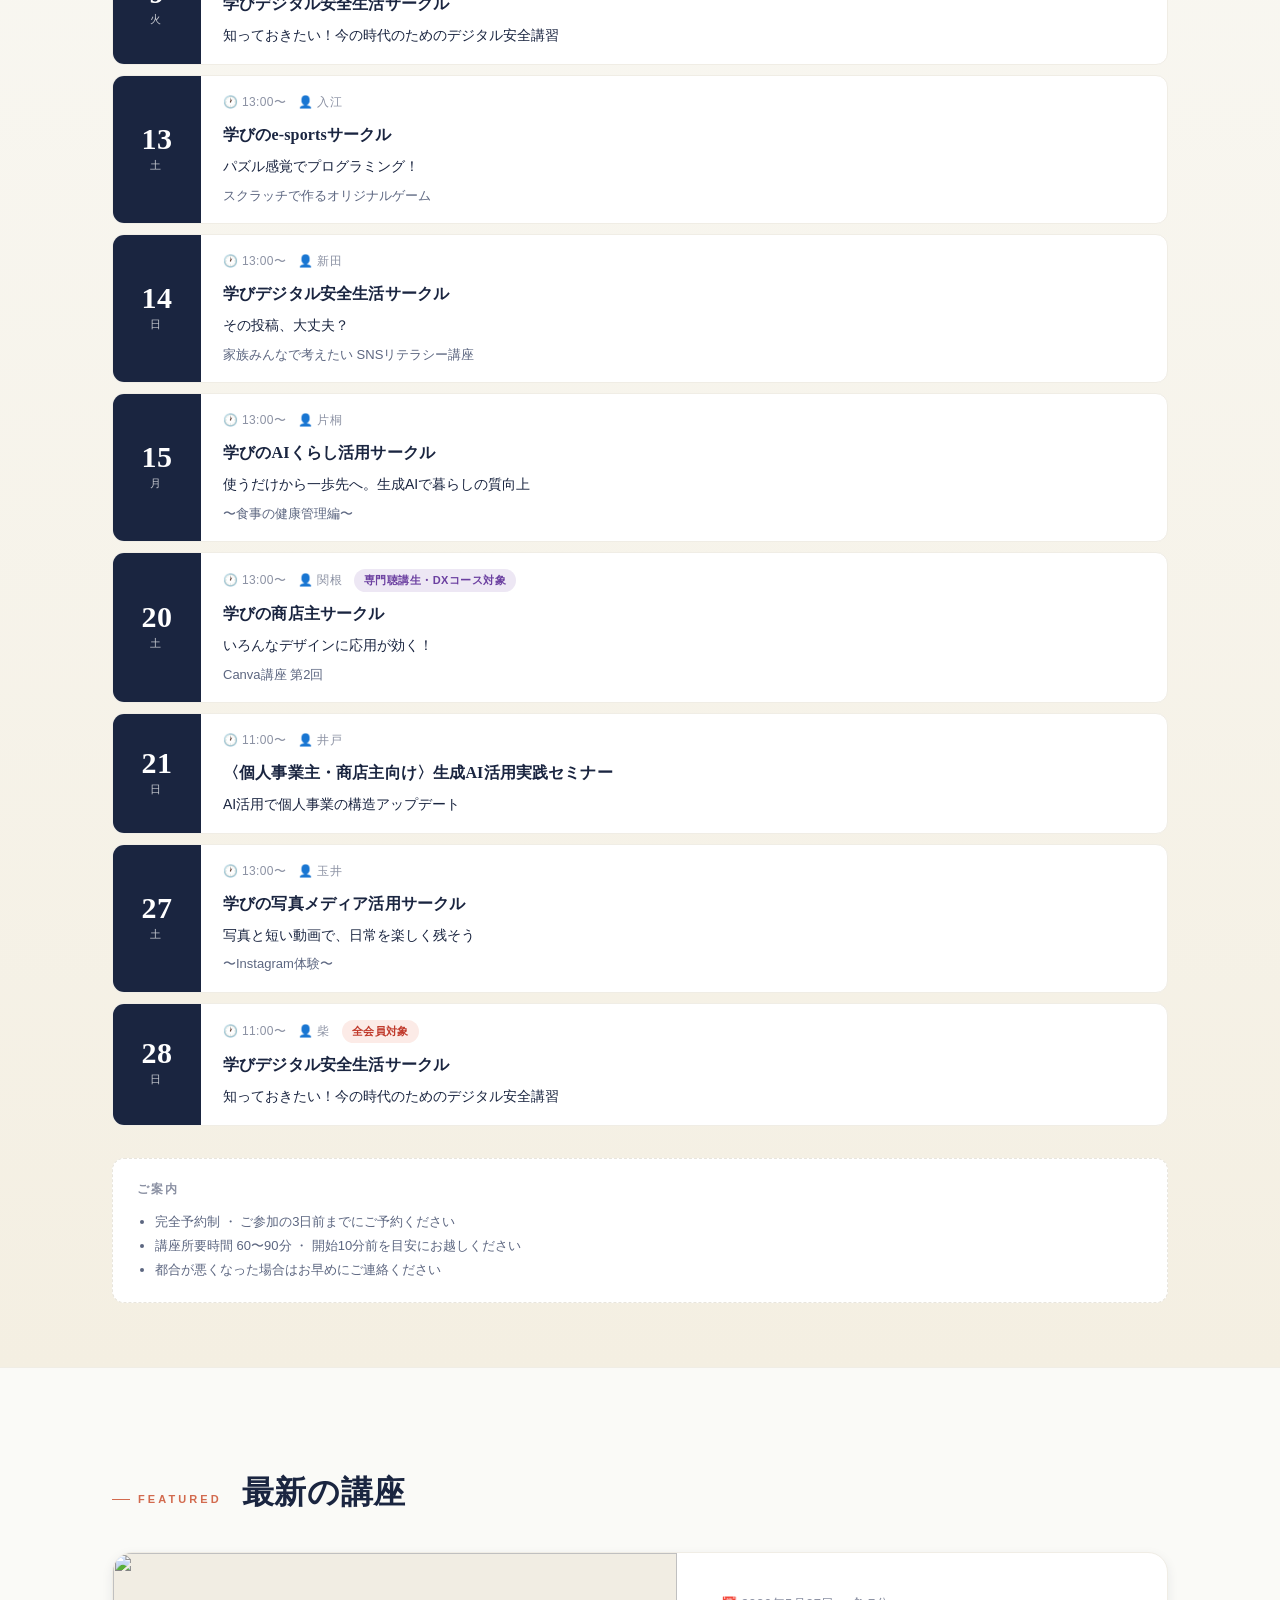
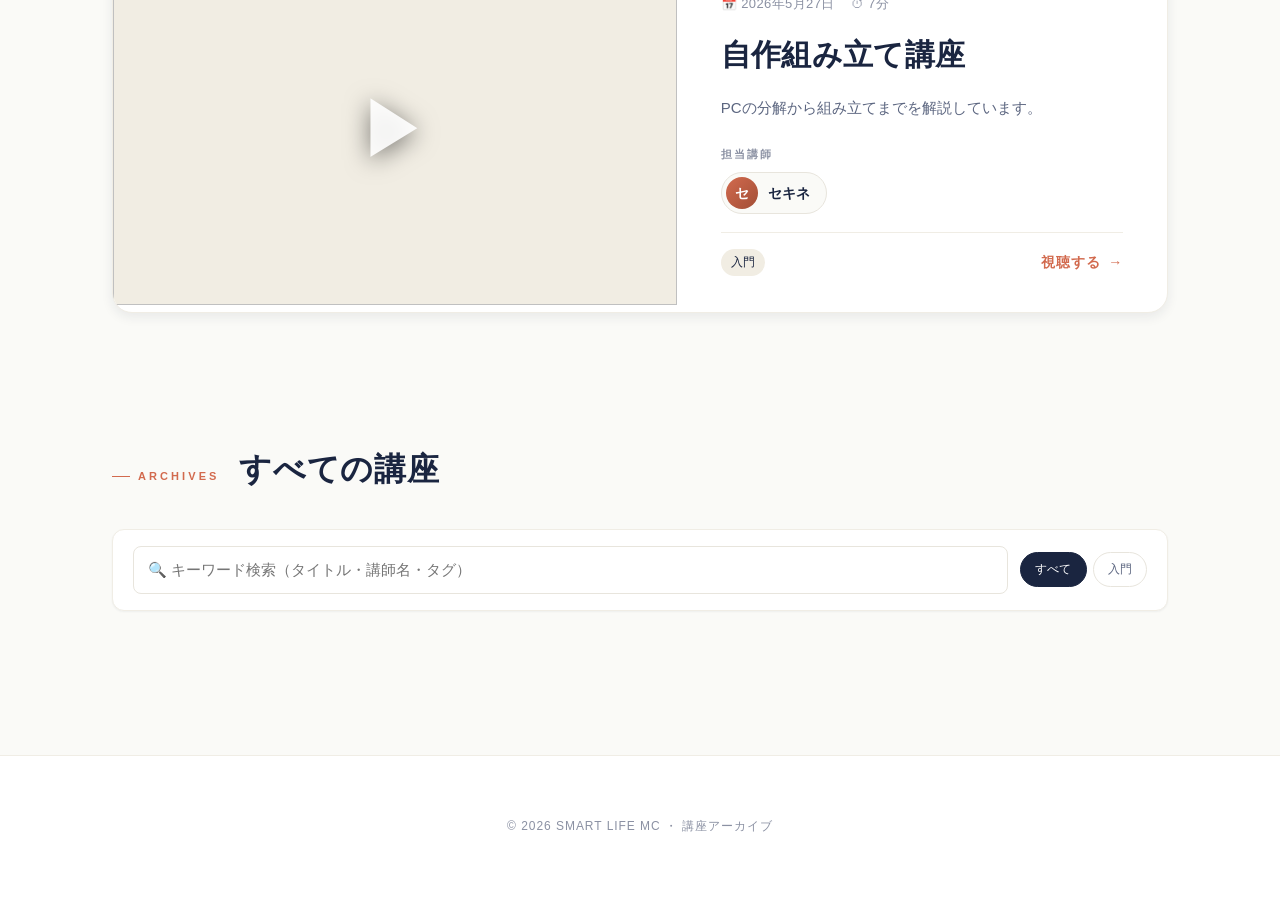
==== commit 2d6360f0: "feat: バナー画像をヒーローに配置（全文表示）+ 次回のサークル活動セクション（6月鎌ヶ谷10件）追加" ====
--- a/docs/index.html
+++ b/docs/index.html
@@ -3,12 +3,12 @@
 <head>
   <meta charset="UTF-8">
   <meta name="viewport" content="width=device-width, initial-scale=1.0">
-  <title>講座アーカイブ</title>
-  <meta name="description" content="過去に開催した講座の動画と資料をいつでも見返せるアーカイブ。">
-  <meta property="og:title" content="講座アーカイブ">
-  <meta property="og:description" content="過去に開催した講座の動画と資料を、いつでも見返せるアーカイブです。">
+  <title>SMART LIFE MC | 講座アーカイブ</title>
+  <meta name="description" content="北総校 鎌ヶ谷キャンパス｜講座アーカイブと次回のサークル活動スケジュール。">
+  <meta property="og:title" content="SMART LIFE MC | 講座アーカイブ">
+  <meta property="og:description" content="過去の講座と次回のサークル活動を、いつでも見返せるアーカイブです。">
   <meta property="og:type" content="website">
-  <link rel="stylesheet" href="css/style.css?v=8">
+  <link rel="stylesheet" href="css/style.css?v=9">
   <link rel="icon" href="data:image/svg+xml,<svg xmlns=%22http://www.w3.org/2000/svg%22 viewBox=%220 0 100 100%22><text y=%22.9em%22 font-size=%2290%22>📚</text></svg>">
 </head>
 <body>
@@ -19,6 +19,7 @@
         <span class="logo-text">講座アーカイブ</span>
       </a>
       <nav class="site-nav">
+        <a href="#schedule">次回の活動</a>
         <a href="#featured-section">最新</a>
         <a href="#courses">アーカイブ</a>
       </nav>
@@ -26,22 +27,44 @@
   </header>
 
   <main>
-    <!-- ヒーロー -->
-    <section class="hero hero-editorial">
-      <div class="hero-decor" aria-hidden="true"></div>
+    <!-- ヒーロー：バナー全文表示 -->
+    <section class="hero hero-banner">
       <div class="container hero-inner">
-        <p class="hero-eyebrow">LECTURE ARCHIVE</p>
-        <h1 class="hero-title">
-          過去の学びを、<br>
-          もう一度。
-        </h1>
-        <p class="hero-sub">
-          これまでに開催した講座の動画と手元資料を、<br class="br-pc">いつでも見返せるアーカイブです。
-        </p>
-        <a href="#courses" class="hero-cta">
-          講座を探す
-          <span class="hero-cta-arrow" aria-hidden="true">↓</span>
-        </a>
+        <p class="hero-eyebrow">SMART LIFE MEMBERS CLUB / LECTURE ARCHIVE</p>
+        <figure class="hero-banner-figure">
+          <img src="assets/images/banner.jpg" alt="SMART LIFE MC — Club Vision: デジタル化する社会における格差を解消する / Club Mission: 全てのお宅にデジタル担当を / Purpose: 当クラブの普及継続で社会に貢献する / Club Action: デジタルライフプランナーがいるくらしの普及" loading="eager">
+        </figure>
+        <div class="hero-meta">
+          <h1 class="hero-title">過去の学びを、もう一度。</h1>
+          <p class="hero-sub">これまでに開催した講座の動画と資料、次回のサークル活動をまとめてご覧いただけます。</p>
+          <div class="hero-actions">
+            <a href="#schedule" class="btn-pill btn-pill-primary">次回の活動を見る</a>
+            <a href="#courses" class="btn-pill btn-pill-ghost">アーカイブを探す</a>
+          </div>
+        </div>
+      </div>
+    </section>
+
+    <!-- 次回のサークル活動 -->
+    <section id="schedule" class="schedule-section">
+      <div class="container">
+        <header class="section-header">
+          <p class="section-eyebrow">UPCOMING ACTIVITIES</p>
+          <h2 class="section-title"><span id="schedule-month-label">6月</span>のサークル活動</h2>
+          <p class="section-sub" id="schedule-campus">北総校 鎌ヶ谷キャンパス</p>
+        </header>
+
+        <div class="schedule-notice" id="schedule-notice">
+          <!-- JS -->
+        </div>
+
+        <ol class="schedule-list" id="schedule-list">
+          <!-- JS -->
+        </ol>
+
+        <div class="schedule-footnote" id="schedule-footnote">
+          <!-- JS -->
+        </div>
       </div>
     </section>
 
@@ -52,7 +75,7 @@
           <p class="section-eyebrow">FEATURED</p>
           <h2 class="section-title">最新の講座</h2>
         </header>
-        <div id="featured-slot"><!-- JSで描画 --></div>
+        <div id="featured-slot"></div>
       </div>
     </section>
 
@@ -70,10 +93,7 @@
         </div>
         <p class="result-count" id="result-count" aria-live="polite"></p>
 
-        <div class="courses-grid" id="courses-grid">
-          <!-- JSで描画 -->
-        </div>
-
+        <div class="courses-grid" id="courses-grid"></div>
         <p class="empty-state" id="empty-state" hidden>該当する講座が見つかりませんでした。</p>
       </div>
     </section>
@@ -81,11 +101,12 @@
 
   <footer class="site-footer">
     <div class="container">
-      <p>&copy; <span id="footer-year"></span> 講座アーカイブ</p>
+      <p>&copy; <span id="footer-year"></span> SMART LIFE MC ・ 講座アーカイブ</p>
     </div>
   </footer>
 
-  <script src="data/courses.js?v=8"></script>
-  <script src="js/main.js?v=8"></script>
+  <script src="data/courses.js?v=9"></script>
+  <script src="data/schedule.js?v=9"></script>
+  <script src="js/main.js?v=9"></script>
 </body>
 </html>
--- a/docs/css/style.css
+++ b/docs/css/style.css
@@ -105,7 +105,101 @@
 }
 
 /* ============================================
-   Hero (Editorial)
+   Hero — Banner type (画像が主役)
+   ============================================ */
+.hero-banner {
+  padding: 56px 0 80px;
+  background: linear-gradient(180deg, #FFFFFF 0%, var(--bg) 100%);
+  border-bottom: 1px solid var(--border-soft);
+}
+.hero-banner .hero-eyebrow {
+  margin-bottom: 24px;
+}
+.hero-banner-figure {
+  margin: 0 0 40px;
+  background: var(--surface);
+  border: 1px solid var(--border-soft);
+  border-radius: var(--radius-lg);
+  overflow: hidden;
+  box-shadow: var(--shadow-md);
+  display: block;
+}
+.hero-banner-figure img {
+  width: 100%;
+  height: auto;
+  display: block;
+  /* バナーは object-fit:contain ではなく素直に縦横比維持で表示 */
+}
+.hero-meta {
+  text-align: center;
+  max-width: 720px;
+  margin: 0 auto;
+  padding: 0 16px;
+}
+.hero-meta .hero-title {
+  font-family: var(--font-serif);
+  font-weight: 600;
+  font-size: clamp(28px, 4.2vw, 44px);
+  line-height: 1.4;
+  letter-spacing: 0.03em;
+  margin: 0 0 12px;
+  color: var(--text);
+}
+.hero-meta .hero-sub {
+  color: var(--text-sub);
+  font-size: 15px;
+  line-height: 1.85;
+  margin: 0 0 32px;
+}
+.hero-actions {
+  display: inline-flex;
+  gap: 12px;
+  flex-wrap: wrap;
+  justify-content: center;
+}
+.btn-pill {
+  display: inline-flex;
+  align-items: center;
+  gap: 8px;
+  padding: 14px 28px;
+  font-size: 14px;
+  font-weight: 600;
+  letter-spacing: 0.05em;
+  border-radius: 999px;
+  transition: transform 0.2s ease, background 0.2s ease, color 0.2s ease, box-shadow 0.2s ease;
+}
+.btn-pill-primary {
+  background: var(--text);
+  color: var(--surface);
+  box-shadow: 0 6px 18px rgba(26, 37, 64, 0.15);
+}
+.btn-pill-primary:hover {
+  color: var(--surface);
+  background: #0F1A2E;
+  transform: translateY(-2px);
+  box-shadow: 0 10px 24px rgba(26, 37, 64, 0.20);
+}
+.btn-pill-ghost {
+  background: transparent;
+  color: var(--text);
+  border: 1px solid var(--border);
+}
+.btn-pill-ghost:hover {
+  color: var(--text);
+  border-color: var(--text);
+  background: var(--hi-bg);
+}
+
+@media (max-width: 640px) {
+  .hero-banner { padding: 40px 0 60px; }
+  .hero-banner-figure { border-radius: var(--radius); margin-bottom: 28px; }
+  .hero-meta .hero-title { font-size: 22px; }
+  .hero-meta .hero-sub { font-size: 14px; margin-bottom: 24px; }
+  .btn-pill { padding: 12px 22px; font-size: 13px; }
+}
+
+/* ============================================
+   Hero (Editorial) — 旧バージョン用に残す
    ============================================ */
 .hero-editorial {
   position: relative;
@@ -233,6 +327,163 @@
 }
 
 /* ============================================
+   SCHEDULE section
+   ============================================ */
+.schedule-section {
+  padding: 80px 0 64px;
+  background: linear-gradient(180deg, var(--bg) 0%, #F4EFE2 100%);
+  border-bottom: 1px solid var(--border-soft);
+}
+.section-sub {
+  width: 100%;
+  margin: 8px 0 0;
+  font-size: 13px;
+  color: var(--text-sub);
+  font-weight: 500;
+  letter-spacing: 0.05em;
+}
+.schedule-notice {
+  background: var(--surface);
+  border-left: 3px solid var(--accent);
+  padding: 14px 20px;
+  margin-bottom: 24px;
+  border-radius: 6px;
+  box-shadow: var(--shadow-sm);
+}
+.schedule-notice p {
+  margin: 0;
+  font-size: 13px;
+  color: var(--text);
+  line-height: 1.7;
+}
+
+.schedule-list {
+  list-style: none;
+  margin: 0;
+  padding: 0;
+  display: grid;
+  gap: 10px;
+}
+.schedule-item {
+  display: grid;
+  grid-template-columns: 88px 1fr;
+  background: var(--surface);
+  border: 1px solid var(--border-soft);
+  border-radius: var(--radius);
+  overflow: hidden;
+  transition: transform 0.2s ease, box-shadow 0.2s ease, border-color 0.2s ease;
+}
+.schedule-item:hover {
+  transform: translateX(2px);
+  box-shadow: var(--shadow-md);
+  border-color: var(--border);
+}
+.schedule-date {
+  background: var(--text);
+  color: var(--surface);
+  display: flex;
+  flex-direction: column;
+  align-items: center;
+  justify-content: center;
+  padding: 16px 8px;
+  gap: 2px;
+}
+.schedule-day-num {
+  font-family: var(--font-serif);
+  font-size: 30px;
+  font-weight: 600;
+  line-height: 1;
+  letter-spacing: 0.02em;
+}
+.schedule-day-week {
+  font-size: 11px;
+  letter-spacing: 0.2em;
+  opacity: 0.75;
+}
+.schedule-body {
+  padding: 16px 22px;
+  display: flex;
+  flex-direction: column;
+  gap: 6px;
+  min-width: 0;
+}
+.schedule-meta {
+  display: flex;
+  flex-wrap: wrap;
+  gap: 12px;
+  align-items: center;
+  font-size: 12px;
+  color: var(--text-soft);
+  letter-spacing: 0.03em;
+  font-weight: 500;
+}
+.schedule-time, .schedule-lecturer { white-space: nowrap; }
+.schedule-tag {
+  font-size: 11px;
+  font-weight: 600;
+  padding: 2px 10px;
+  border-radius: 999px;
+  letter-spacing: 0.04em;
+  background: var(--hi-bg);
+  color: var(--text-sub);
+}
+.schedule-tag.all { background: #FCEBE7; color: #C0392B; }
+.schedule-tag.specialty { background: #EDE7F4; color: #6B3FA0; }
+
+.schedule-circle {
+  margin: 4px 0 2px;
+  font-family: var(--font-serif);
+  font-size: 16px;
+  font-weight: 600;
+  color: var(--text);
+  letter-spacing: 0.01em;
+  line-height: 1.5;
+}
+.schedule-title {
+  margin: 0;
+  color: var(--text);
+  font-size: 14px;
+  line-height: 1.7;
+}
+.schedule-sub {
+  margin: 0;
+  color: var(--text-sub);
+  font-size: 13px;
+  line-height: 1.7;
+}
+
+.schedule-footnote {
+  margin-top: 32px;
+  padding: 20px 24px;
+  background: var(--surface);
+  border-radius: var(--radius);
+  border: 1px dashed var(--border);
+}
+.schedule-footnote-title {
+  margin: 0 0 10px;
+  font-size: 12px;
+  font-weight: 700;
+  letter-spacing: 0.18em;
+  color: var(--text-soft);
+}
+.schedule-footnote ul {
+  margin: 0;
+  padding-left: 18px;
+  color: var(--text-sub);
+  font-size: 13px;
+  line-height: 1.85;
+}
+
+@media (max-width: 640px) {
+  .schedule-section { padding: 56px 0 48px; }
+  .schedule-item { grid-template-columns: 64px 1fr; }
+  .schedule-date { padding: 12px 4px; }
+  .schedule-day-num { font-size: 22px; }
+  .schedule-body { padding: 14px 16px; }
+  .schedule-circle { font-size: 15px; }
+}
+
+/* ============================================
    FEATURED section
    ============================================ */
 .featured-section {
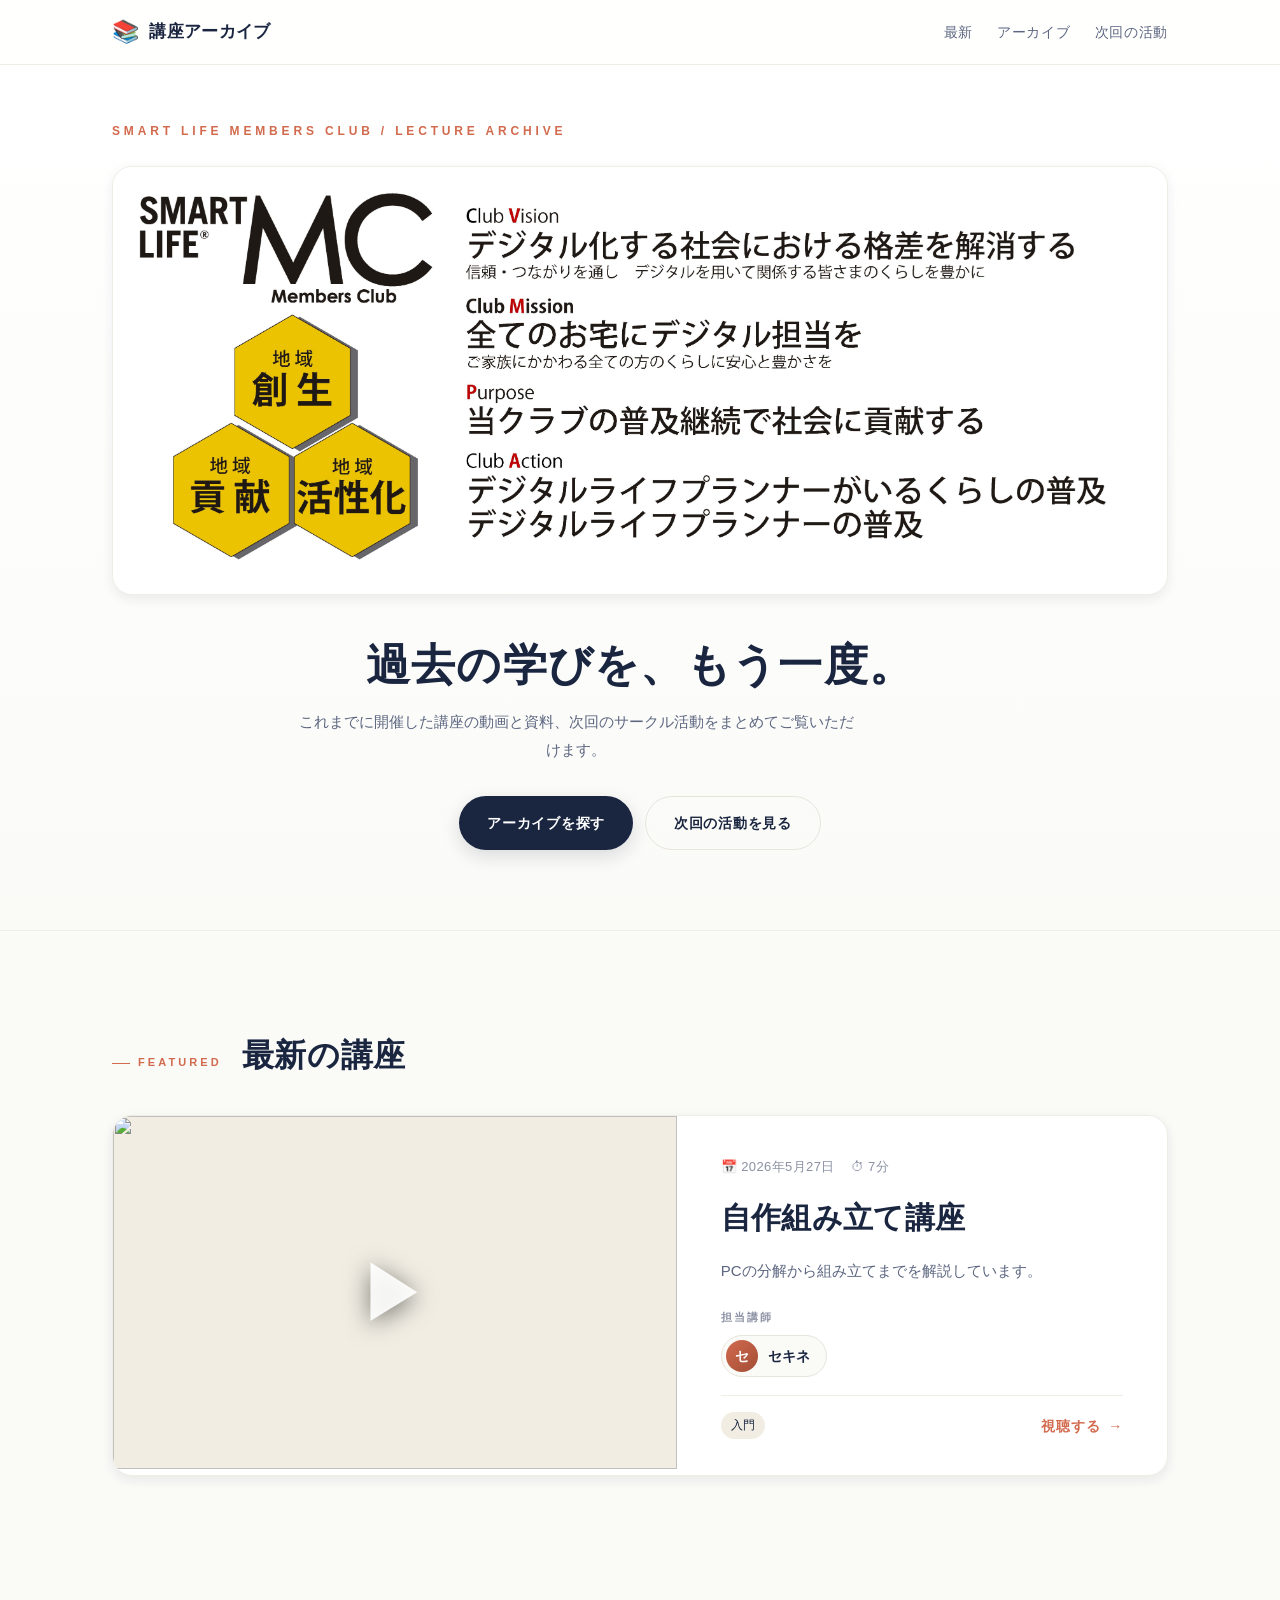
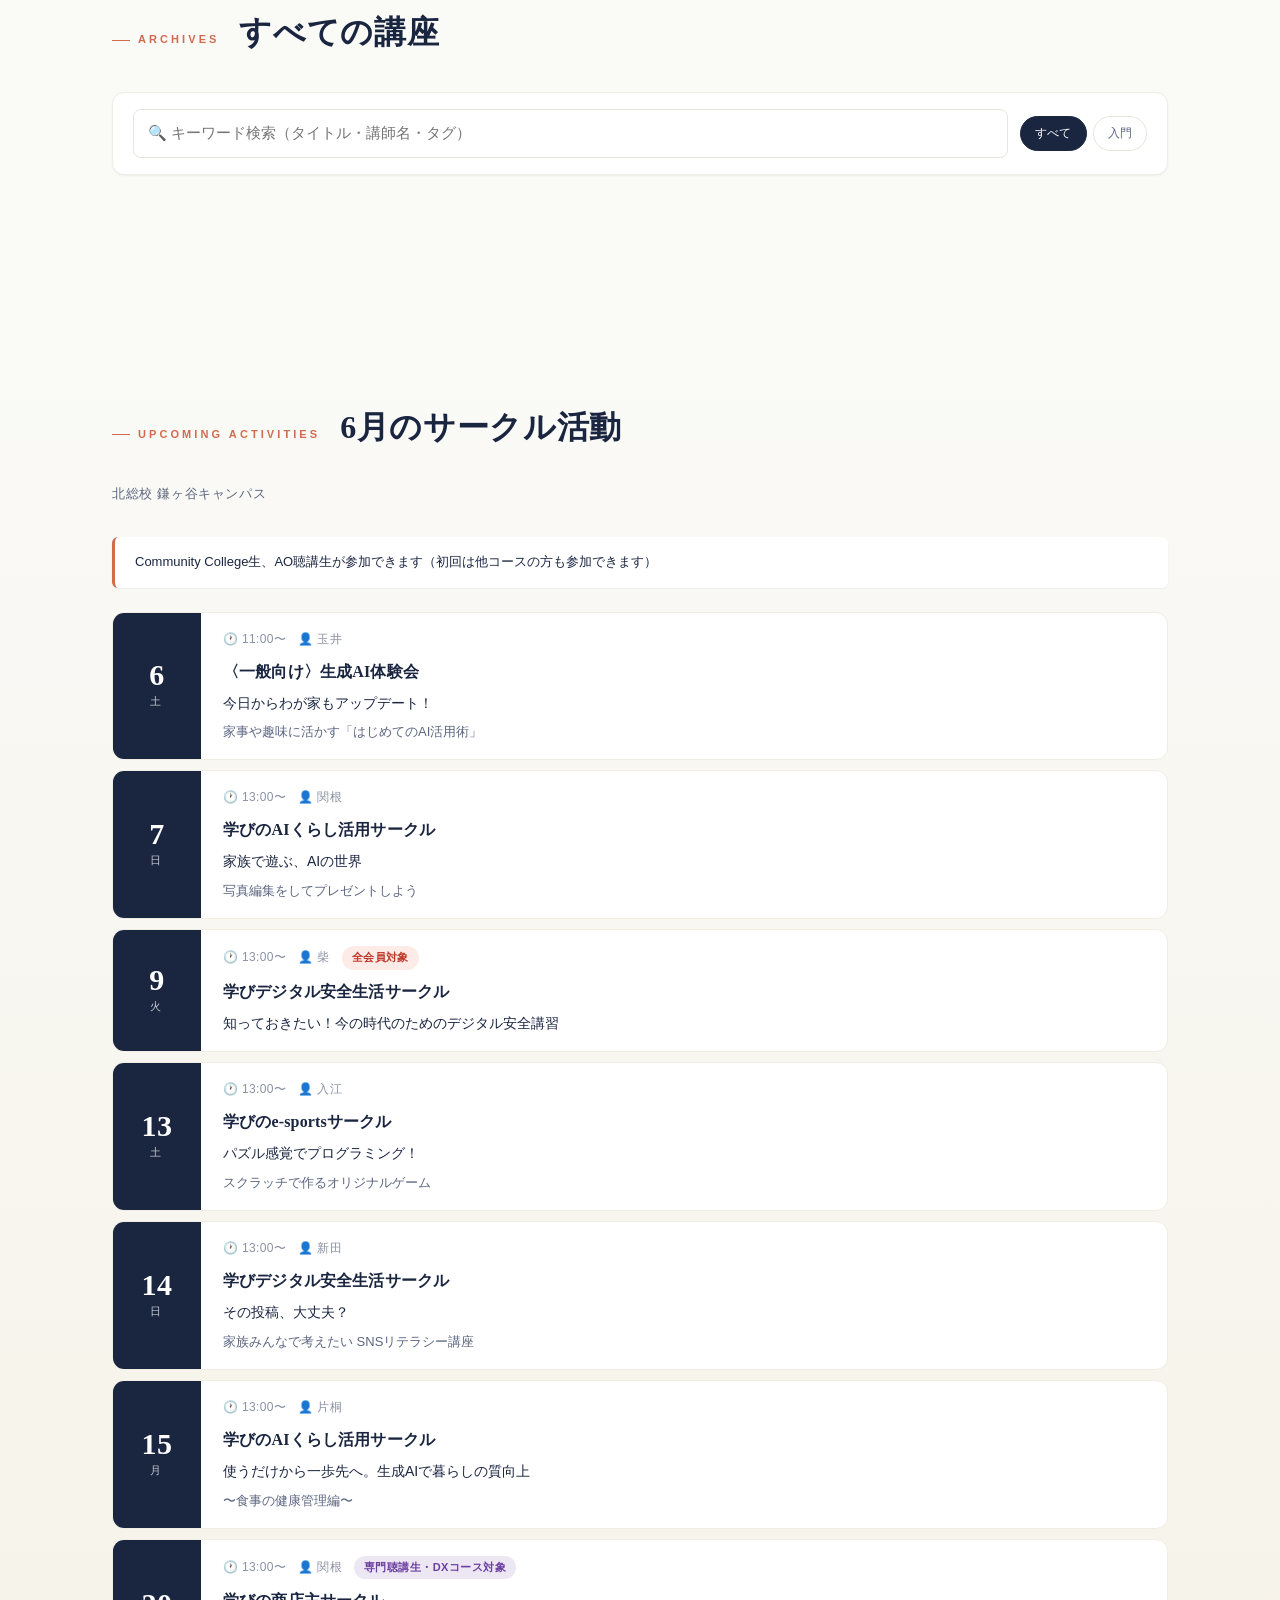
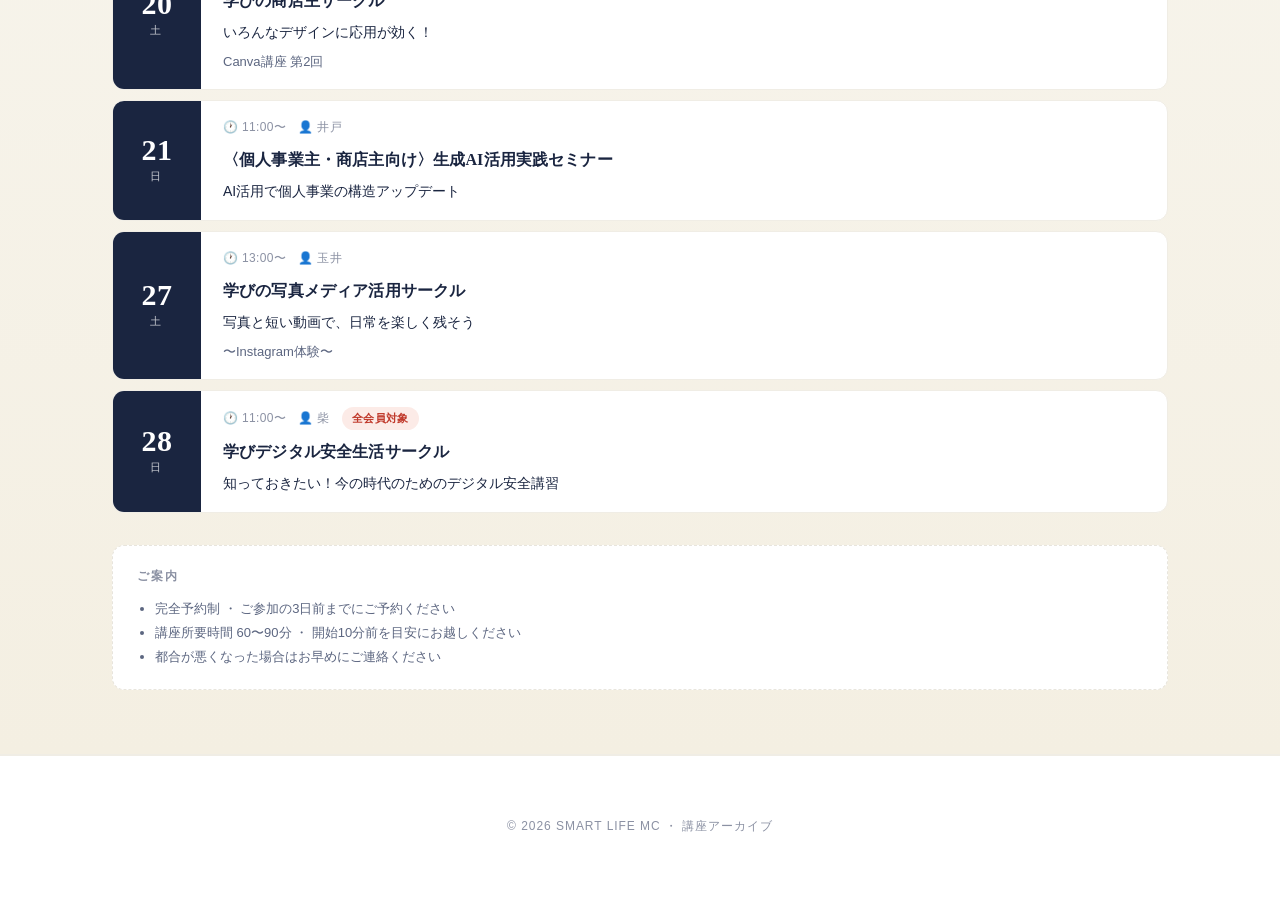
==== commit 7217c918: "UI: アーカイブを上、サークル活動を下に並び替え（CTA・ナビも対応）" ====
--- a/docs/index.html
+++ b/docs/index.html
@@ -8,7 +8,7 @@
   <meta property="og:title" content="SMART LIFE MC | 講座アーカイブ">
   <meta property="og:description" content="過去の講座と次回のサークル活動を、いつでも見返せるアーカイブです。">
   <meta property="og:type" content="website">
-  <link rel="stylesheet" href="css/style.css?v=9">
+  <link rel="stylesheet" href="css/style.css?v=10">
   <link rel="icon" href="data:image/svg+xml,<svg xmlns=%22http://www.w3.org/2000/svg%22 viewBox=%220 0 100 100%22><text y=%22.9em%22 font-size=%2290%22>📚</text></svg>">
 </head>
 <body>
@@ -19,9 +19,9 @@
         <span class="logo-text">講座アーカイブ</span>
       </a>
       <nav class="site-nav">
-        <a href="#schedule">次回の活動</a>
         <a href="#featured-section">最新</a>
         <a href="#courses">アーカイブ</a>
+        <a href="#schedule">次回の活動</a>
       </nav>
     </div>
   </header>
@@ -38,32 +38,9 @@
           <h1 class="hero-title">過去の学びを、もう一度。</h1>
           <p class="hero-sub">これまでに開催した講座の動画と資料、次回のサークル活動をまとめてご覧いただけます。</p>
           <div class="hero-actions">
-            <a href="#schedule" class="btn-pill btn-pill-primary">次回の活動を見る</a>
-            <a href="#courses" class="btn-pill btn-pill-ghost">アーカイブを探す</a>
+            <a href="#courses" class="btn-pill btn-pill-primary">アーカイブを探す</a>
+            <a href="#schedule" class="btn-pill btn-pill-ghost">次回の活動を見る</a>
           </div>
-        </div>
-      </div>
-    </section>
-
-    <!-- 次回のサークル活動 -->
-    <section id="schedule" class="schedule-section">
-      <div class="container">
-        <header class="section-header">
-          <p class="section-eyebrow">UPCOMING ACTIVITIES</p>
-          <h2 class="section-title"><span id="schedule-month-label">6月</span>のサークル活動</h2>
-          <p class="section-sub" id="schedule-campus">北総校 鎌ヶ谷キャンパス</p>
-        </header>
-
-        <div class="schedule-notice" id="schedule-notice">
-          <!-- JS -->
-        </div>
-
-        <ol class="schedule-list" id="schedule-list">
-          <!-- JS -->
-        </ol>
-
-        <div class="schedule-footnote" id="schedule-footnote">
-          <!-- JS -->
         </div>
       </div>
     </section>
@@ -97,6 +74,29 @@
         <p class="empty-state" id="empty-state" hidden>該当する講座が見つかりませんでした。</p>
       </div>
     </section>
+
+    <!-- 次回のサークル活動 -->
+    <section id="schedule" class="schedule-section">
+      <div class="container">
+        <header class="section-header">
+          <p class="section-eyebrow">UPCOMING ACTIVITIES</p>
+          <h2 class="section-title"><span id="schedule-month-label">6月</span>のサークル活動</h2>
+          <p class="section-sub" id="schedule-campus">北総校 鎌ヶ谷キャンパス</p>
+        </header>
+
+        <div class="schedule-notice" id="schedule-notice">
+          <!-- JS -->
+        </div>
+
+        <ol class="schedule-list" id="schedule-list">
+          <!-- JS -->
+        </ol>
+
+        <div class="schedule-footnote" id="schedule-footnote">
+          <!-- JS -->
+        </div>
+      </div>
+    </section>
   </main>
 
   <footer class="site-footer">
@@ -105,8 +105,8 @@
     </div>
   </footer>
 
-  <script src="data/courses.js?v=9"></script>
-  <script src="data/schedule.js?v=9"></script>
-  <script src="js/main.js?v=9"></script>
+  <script src="data/courses.js?v=10"></script>
+  <script src="data/schedule.js?v=10"></script>
+  <script src="js/main.js?v=10"></script>
 </body>
 </html>
